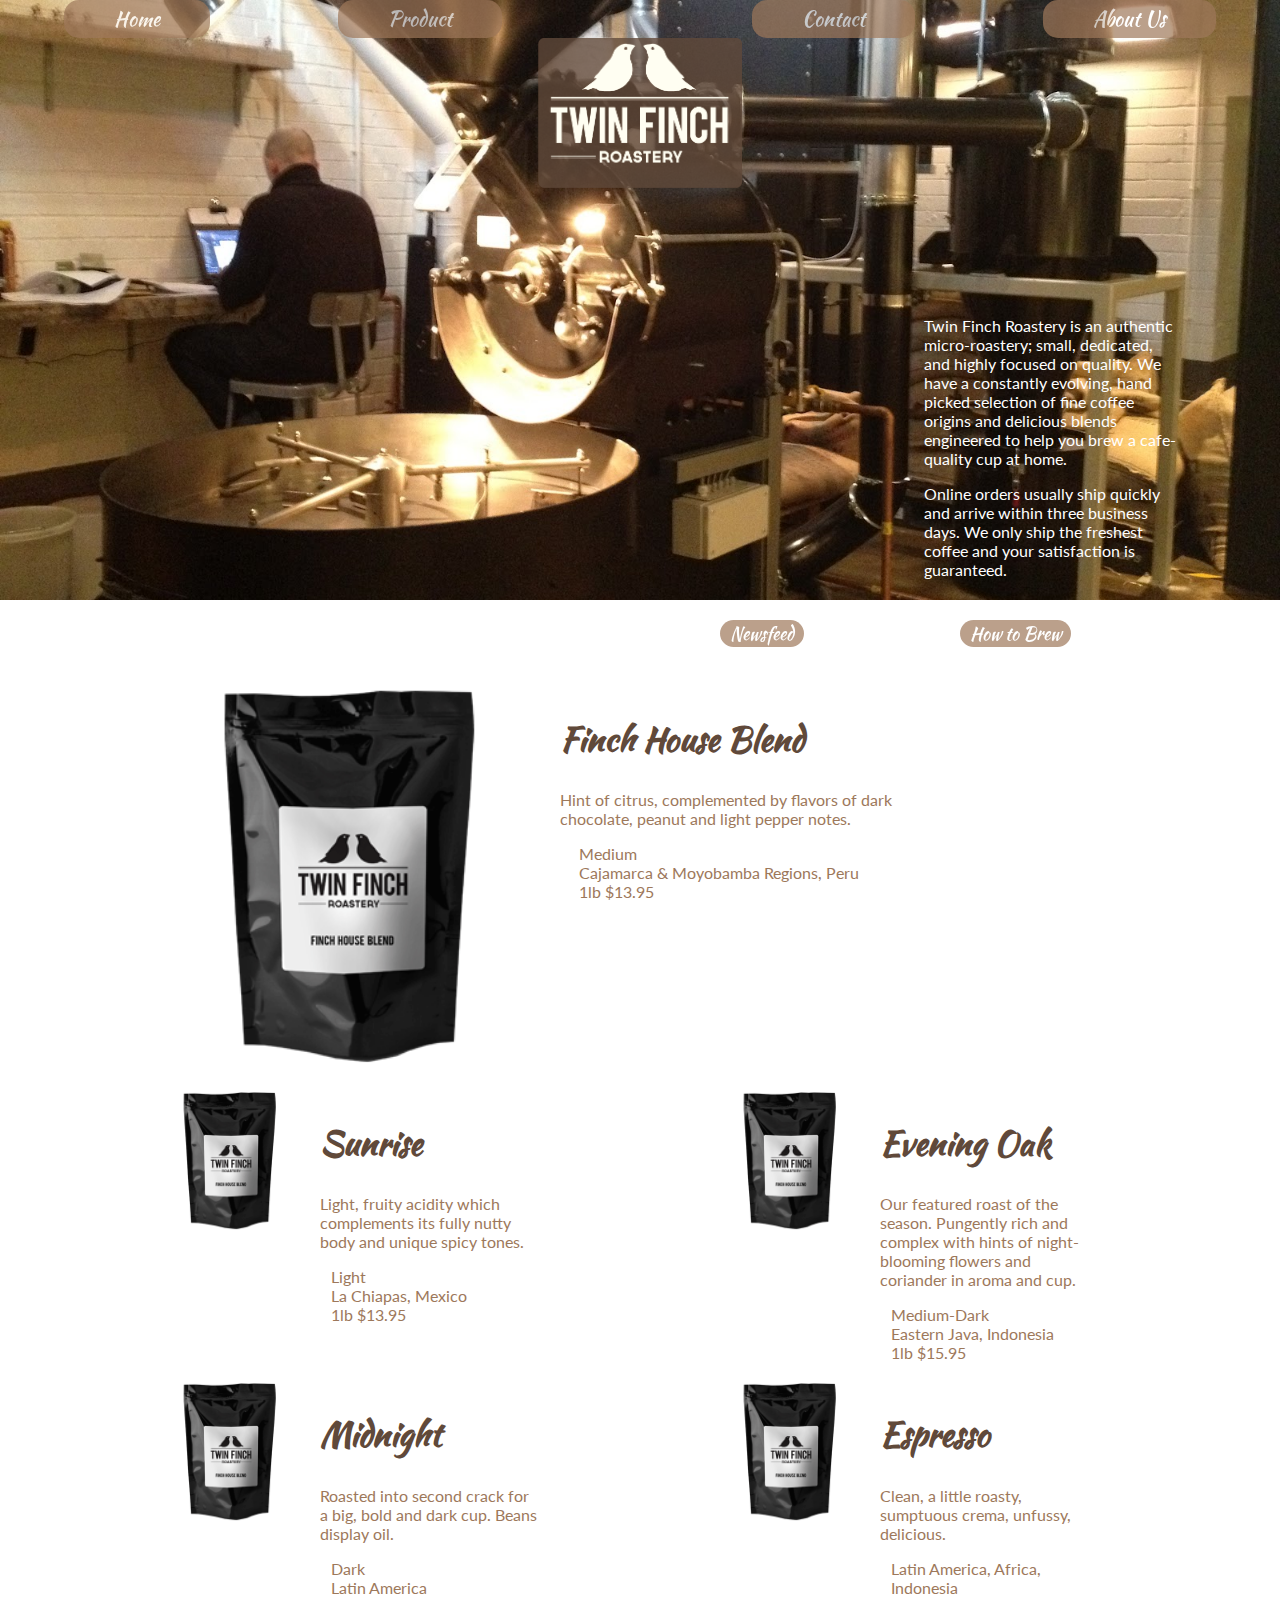
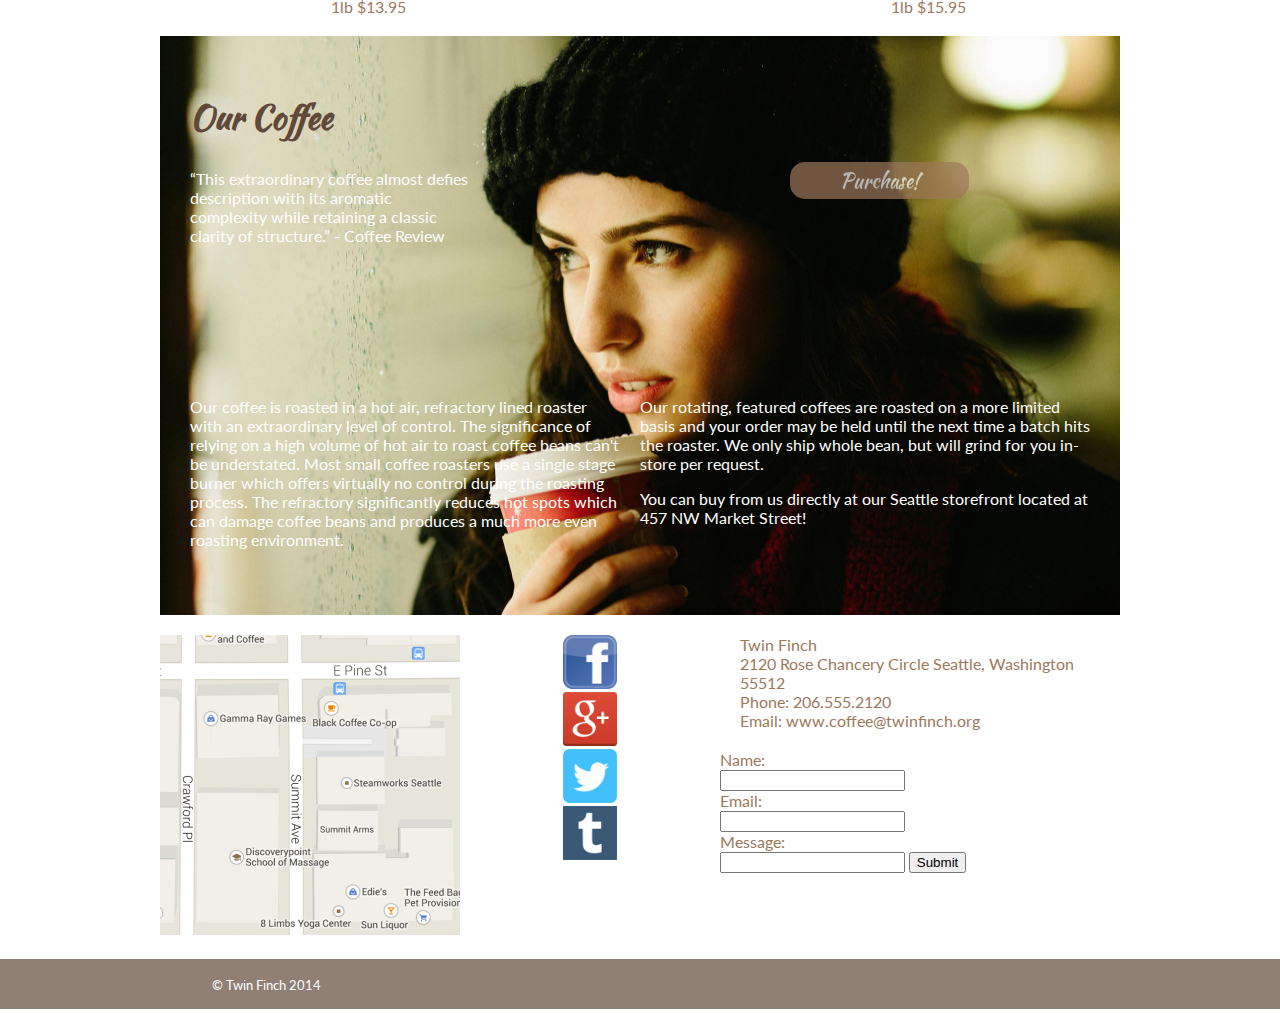
==== index.html @ 62dc920a "Twin Finch" ====
<!doctype html>
<html>
<head>
<meta charset="UTF-8">
<title>Twin Finch</title>
<link rel="stylesheet" type="text/css" href="styles/stylesheet.css">
</head>

<body>

<link href='http://fonts.googleapis.com/css?family=Oswald' rel='stylesheet' type='text/css'>
<link href='http://fonts.googleapis.com/css?family=Kaushan+Script' rel='stylesheet' type='text/css'>
<link href='http://fonts.googleapis.com/css?family=Lato' rel='stylesheet' type='text/css'>

<header>
    <div class="navigation navigation-mobile">
      <nav><!--now sticks to top and slides!-->
        <ul>
          <li class="left buttonStyle"><a href="#home">Home</a></li>
          <li class="left buttonStyle"><a href="#product">Product</a></li>
          <li class="right buttonStyle"><a href="#about">About Us</a></li>
          <li class="right buttonStyle"><a href="#contact">Contact</a></li><!--dynamic links are done-->
        </ul>
      </nav>
    </div><!--navigation div ends-->
    <h1 class="logo-mobile"><img class= "logo-style" src="images/twin-finch-logo.png" alt="logo"></h1><!--LOGO IMAGE GOES HERE, which will be centralized between Home/Product and About Us/Contact-->
</header>


		<div class="hero-space"><a id="home"></a>
	
    	<!--paragraphs to lay over backgrond image-->
        <div class="text-overlay right text-overlay-mobile clearfix">
        	<p>Twin Finch Roastery is an authentic micro-roastery; small, dedicated, and highly focused on quality. We have a constantly evolving, hand picked selection of fine coffee origins and delicious blends engineered to help you brew a cafe-quality cup at home.</p>
        	<p>Online orders usually ship quickly and arrive within three business days. We only ship the freshest coffee and your satisfaction is guaranteed.</p>
        </div><!--end overlay text-->

</div> <!--end hero space-->

<div class="wrapper">
	<div class="grid">
    
    	<!--subscribe to newsfeed button here-->
        <div class="column-2-12 top-margin-short offset-7-12 column-mobile">
        	<a href="#" id="button1" class="buttonText">Newsfeed</a>
        </div>
        <!--how to brew article button here, and then link to second page with article-->
        <div class="column-2-12 top-margin-short column-mobile offset-1-12">
        	<a href="#" id="button1" class="buttonText">How to Brew</a>
        </div>
        <!--Product-->
        <!--product image FINCH HOUSE BLEND-->
        <div class="column-5-12 column-mobile top-margin-short image-mobile clearfix"><img src="images/finch.png" alt="finch house blend"></a></div>
        <div class="column-5-12 top-margin-short column-mobile">
            <h2>Finch House Blend</h2>
                <p class="light-brown-text lato-text">Hint of citrus, complemented by flavors of dark chocolate, peanut and light pepper notes.</p>
                <ul class="light-brown-text lato-text">
                    <li class="Left">Medium</li>
                    <li class="Left">Cajamarca & Moyobamba Regions, Peru</li>
                    <li class="Left">1lb $13.95</li>
                </ul><!--end HOUSE BLEND-->
        </div>
        <!--product image SUNRISE-->
        <div class="column-2-12 column-mobile image-mobile clearfix"><img src="images/finch.png" alt="sunrise"></div>
        <div class="column-3-12 column-mobile">
            <h2>Sunrise</h2>
                <p class="light-brown-text lato-text">Light, fruity acidity which complements its fully nutty body and unique spicy tones.</p>
                <ul class="light-brown-text lato-text">
                    <li class="Left">Light</li>
                    <li class="Left">La Chiapas, Mexico</li>
                    <li class="Left">1lb $13.95</li>
            	</ul><!--end SUNRISE-->
        </div>
        
        <!--product image EVENING OAK-->
        <div class="column-2-12 column-mobile image-mobile offset-2-12"><img src="images/finch.png" alt="evening oak"></div>
        <div class="column-3-12 column-mobile">
            <h2>Evening Oak</h2>
                <p class="light-brown-text lato-text">Our featured roast of the season. Pungently rich and complex with hints of night-blooming flowers and coriander in aroma and cup.</p>
                <ul class="light-brown-text lato-text">
                    <li class="Left">Medium-Dark</li>
                    <li class="Left">Eastern Java, Indonesia</li>
                    <li class="Left">1lb $15.95</li>
                </ul><!--end EVENING OAK-->
        </div>
        
        <!--product image MIDNIGHT-->
        <div class="column-2-12 column-mobile image-mobile clearfix"><img src="images/finch.png" alt="midnight"></div>
        <div class="column-3-12 column-mobile">
            <h2>Midnight</h2>
                <p class="light-brown-text lato-text">Roasted into second crack for a big, bold and dark cup. Beans display oil.</p>
                <ul class="light-brown-text lato-text">
                    <li class="Left">Dark</li>
                    <li class="Left">Latin America</li>
                    <li class="Left">1lb $13.95</li>
                </ul><!--end MIDNIGHT-->
        </div>
        
        <!--product image ESPRESSO-->
        <div class="column-2-12 column-mobile image-mobile offset-2-12"><img src="images/finch.png" alt="espresso"></div>
        <div class="column-3-12 column-mobile">
            <h2>Espresso</h2>
                <p class="light-brown-text lato-text">Clean, a little roasty, sumptuous crema, unfussy, delicious.</p>
                <ul class="light-brown-text lato-text">
                    <li class="Left">Latin America, Africa, Indonesia</li>
                    <li class="Left">1lb $15.95</li>
                </ul><!--end ESPRESSO-->
        </div>
        
    	<!--<div class="column-12-12">...</div>
        <div class="column-mobile column-4-12">...</div>
        <div class="column-mobile column-4-12">...</div>
        <div class="column-4-12">...</div>-->
        
        <!--Reviews-->
        <div class="texture clearfix texture-mobile">
            <div class="column-4-12 column-mobile clearfix"><a id="about"></a>
                <h2>Our Coffee</h2>
                    <p class="white-text lato-text">“This extraordinary coffee almost defies description with its aromatic complexity while retaining a classic clarity of structure.” - Coffee Review</p> <!--link to http://www.coffeereview.com/-->
                </div>
                <div class="column-4-12 offset-4-12 column-mobile top-margin top-margin">
                    <a href="#" id="button1" class="buttonStyle">Purchase!</a>
                </div>
                <div class="column-6-12 top-margin column-mobile clearfix top-margin">
                    <p class="white-text lato-text clearfix">Our coffee is roasted in a hot air, refractory lined roaster with an extraordinary level of control. The significance of relying on a high volume of hot air to roast coffee beans can't be understated. Most small coffee roasters use a single stage burner which offers virtually no control during the roasting process. The refractory significantly reduces hot spots which can damage coffee beans and produces a much more even roasting environment.</p>
                </div>
                <div class="column-6-12 top-margin column-mobile top-margin">
                    <p class="white-text lato-text">Our rotating, featured coffees are roasted on a more limited basis and your order may be held until the next time a batch hits the roaster. We only ship whole bean, but will grind for you in-store per request.</p>
                    <p class="white-text lato-text">You can buy from us directly at our Seattle storefront located at 457 NW Market Street!</p>
                </div>
            </div><!--end texture div-->
        <!--About Us-->
        	<!--Map Image-->
        <div class="column-4-12 column-mobile top-margin-short clearfix top-margin"><img src="images/map.png" alt="map">
        </div>
            <!--Social Media Link Buttons-->
        <div class="column-mobile top-margin-short column-1-12 offset-1-12 top-margin">
        	<ul class="light-brown-text lato-text">
                <li><a href="www.facebook.com"><img src="images/facebook.png" alt="Facebook"></a></li>
                <li><a href="www.google.com"><img src="images/google.png" alt="Google"></a></li>
                <li><a href="www.twitter.com"><img src="images/twitter.png" alt="Twitter"></a></li>
                <li><a href="www.tumblr.com"><img src="images/tumblr.png" alt="Tumblr"></a></li>
            </ul>
        </div>
        <!--Contact-->
        	<!--Contact Info-->
        <a id="contact"></a><div class="column-5-12 address-mobile top-margin-short offset-1-12 top-margin">
            <ul class="light-brown-text lato-text">
               <li>Twin Finch</li>
               <li>2120 Rose Chancery Circle Seattle, Washington 55512</li>
               <li>Phone: 206.555.2120</li>
               <li>Email: www.coffee@twinfinch.org</li>
            </ul>
            <form class="contact light-brown-text lato-text top-margin-short top-margin">
            Name:<br>
            	<input type="text" name="name">
            <br>
            Email:<br>
            	<input type="text" name="email">
            <br>
            Message:<br>
            	<input type="text" name="message">
            		<input type="submit" value="Submit">
        </form>
		</div><!--end contact info-->
        
  	</div> <!--grid-->

</div> <!--end of wrapper-->

<footer>

	<div class="column-2-12 white-text lato-text left column-mobile">
		<small>&copy; Twin Finch 2014</small><!--copyright here-->
    </div>

</footer>

</body>
</html>
---- styles/stylesheet.css ----
@charset "UTF-8";
/* CSS Document */
/*this is to keep all borders contained without overlapping, collapsing*/
*, *:before, *:after {
  -webkit-box-sizing: border-box;
  -moz-box-sizing: border-box;
  box-sizing: border-box;
}

/*body style*/
body {
	background:url("../images/burlap-pattern.jpg") repeat;
	width:100%;
	margin:0;
}

/*hero space style*/
.hero-space {
	width:100%;
  	height: 600px;
	background-image:url("../images/roaster.jpg");
	background-size:100%;
  	background-position:center;
}
.hero img {
  width:auto;
}
.text-overlay {
	width:20%;
	margin-top:300px;
	margin-right:100px;
	font-family: 'Lato', sans-serif;
	color:#fff;
}

/*sticky for the navigation*/
header {
	/*background: gray;*/
	position: fixed;
	width: 100%;
	top: 0;
	font-family: 'Kaushan Script', cursive;
}

/*for logo image in navigation*/
header img {
	width:auto;
}
h1 {
	text-align: center;
	display: block;
	margin-top: 0;
	padding-top: 0px;
}

h2 {
	font-family: 'Kaushan Script', cursive;
	font-size:25pt;
	color: #60493a;
}
.logo-style {
	max-height: 150px;
}

/*Styling Navigation Links--Used to move buttons to left or right*/
li {
	margin-left: 5%;
	margin-right: 5%;
}

/*This colors the background pink for desktop size*/
.grid {
  /*background-color: pink;*/
}
.grid:after {
  /*This is making the grid expand to contain the floated columns*/
  content: "";
  display: table;
  clear: both;
}

[class*='column-'] {
/*I am not sure what this does... it floats all columns left, adds border and pads the column on the right side*/
  float: left;
  padding-right: 20px;
  margin-bottom: 20px;
}
[class*='column-']:last-of-type {
/*This takes the padding off the last column*/
  padding-right: 0;
}

.grid .grid [class*='column-'] {
/*This gives the nested grids padding on the left and right*/
  padding: 0 25px;
}
.grid .grid {
/*Gives negative margins so it aligns with whatever container it's inside of; it also gives 25px padding at the bottom*/
  margin : 0 -25px 25px;
}

.wrapper {
	max-width:960px;
	margin:0 auto;
}

img {
/*keeps images 100% of their parent*/
	width:100%;
}

.small {
/*footer stuff*/
	Margin-left:50px;
}

/*buttons*/

.buttonText {
  font: 18px/1.5 'Kaushan Script', cursive;
  color: #fff;
  padding-left:10px;
  padding-right:10px;
  background-color:#9e785b;
  opacity: .7;
  border-radius: 25px;
  text-align:center;
  vertical-align:center;
}

.buttonStyle {
  font: 20px/1.5 'Kaushan Script', cursive;
  color: #fff;
  padding-left:50px;
  padding-right:50px;
  padding-top:4px;
  padding-bottom:4px;
  background-color:#9e785b;
  opacity: .7;
  border-radius: 15px;
  text-align:center;
  vertical-align:center;
}
 
a {
  color: #fff;
  text-decoration: none;
}

.light-brown-text {
	color: #9d785b;
}

.white-text {
	color: #fff;
}

.lato-text {
	font-family: 'Lato', sans-serif;
}

.top-margin {
	margin-top:100px;
}

.top-margin-short {
	margin-top:20px;
}

.texture {
	background-image:url("../images/coffee-girl.jpg");
	background-size:100%;
  	background-position:center;
	overflow:auto;
	padding:30px;
}

footer {
	background-color:#60493a;
	opacity:.7;
	height:50px;
	width:100%;
	padding-left:212px;
	padding-top:15px;
}


/*All the below creates width for the grided areas*/
.column-1-12 {
  width: 8.33%;
}
.column-2-12 {
  width: 16.66%;
}
.column-3-12 {
  width: 25%;
}
.column-4-12 {
  width: 33.33%;
}
.column-5-12 {
  width: 41.66%;
}
.column-6-12 {
  width: 50%;
}
.column-7-12 {
  width: 58.33%;
}
.column-8-12 {
  width: 66.66%;
}
.column-9-12 {
  width: 75%;
}
.column-10-12 {
  width: 83.33%;
}
.column-11-12 {
  width: 91.66%;
}
.column-12-12 {
  width: 100%;
}

/*offset using margin-left to create spaces between the grided cells*/
.offset-1-12 {
  margin-left: 8.33%;
}
.offset-2-12 {
  margin-left: 16.66%;
}
.offset-3-12 {
  margin-left: 25%;
}
.offset-4-12 {
  margin-left: 33.33%;
}
.offset-5-12 {
  margin-left: 41.66%;
}
.offset-6-12 {
  margin-left: 50%;
}
.offset-7-12 {
  margin-left: 58.33%;
}
.offset-8-12 {
  margin-left: 66.66%;
}
.offset-9-12 {
  margin-left: 75%;
}
.offset-10-12 {
  margin-left: 83.33%;
}
.offset-11-12 {
  margin-left: 91.66%;
}
.offset-12-12 {
  margin-left: 100%;
}

/*helper classes clear fix, float left, float right, center*/
.clearfix {
	clear:both;
}
.left {
	float:left;
}
.right {
	float:right;
}
.center {
	float:none;
	margin: 0 auto;
}

ul {
	list-style-type:none;
	padding:0;
	margin:0;
}

/*The medium query for the mobile breakpoint*/
@media only screen and (max-width: 700px) {
/*Makes columns 100% of the screen mobile size*/
  [class*='column-'] {
    width: 100%;
	/*background:gray;*/
	padding-right:0;
  }
 
 /*Changes the color of the background when it breaks to mobile size*/ 
  .grid {
	  /*background: yellow;*/
  }
/*creates two column for mobile*/
  .column-mobile {
	width:100%;
	margin:0;
	padding-left:40px;
	padding-right:40px;
  }
  
  .navigation-mobile {
	width:20%;
	padding-left:0;
	margin:0; 
  }
  
  .text-overlay-mobile {
	width:100%;
	margin-top:150px;
	margin-right:40px;
	padding-left:80px;
}
   .address-mobile {
		margin-top:20px;
}

   .image-mobile {
	   margin-top:20px;
}

   .logo-mobile {
	text-align: right;
	display: block;
	margin-top: 0;
}

 	.navigation {
	display:none;	 
 }

	.top-margin {
	margin-top:20px;
}

	.texture-mobile {
	background-image:url("../images/coffee-girl.jpg");
	background-size:100%;
  	background-position:center;
	overflow:auto;
	padding:10px;
}
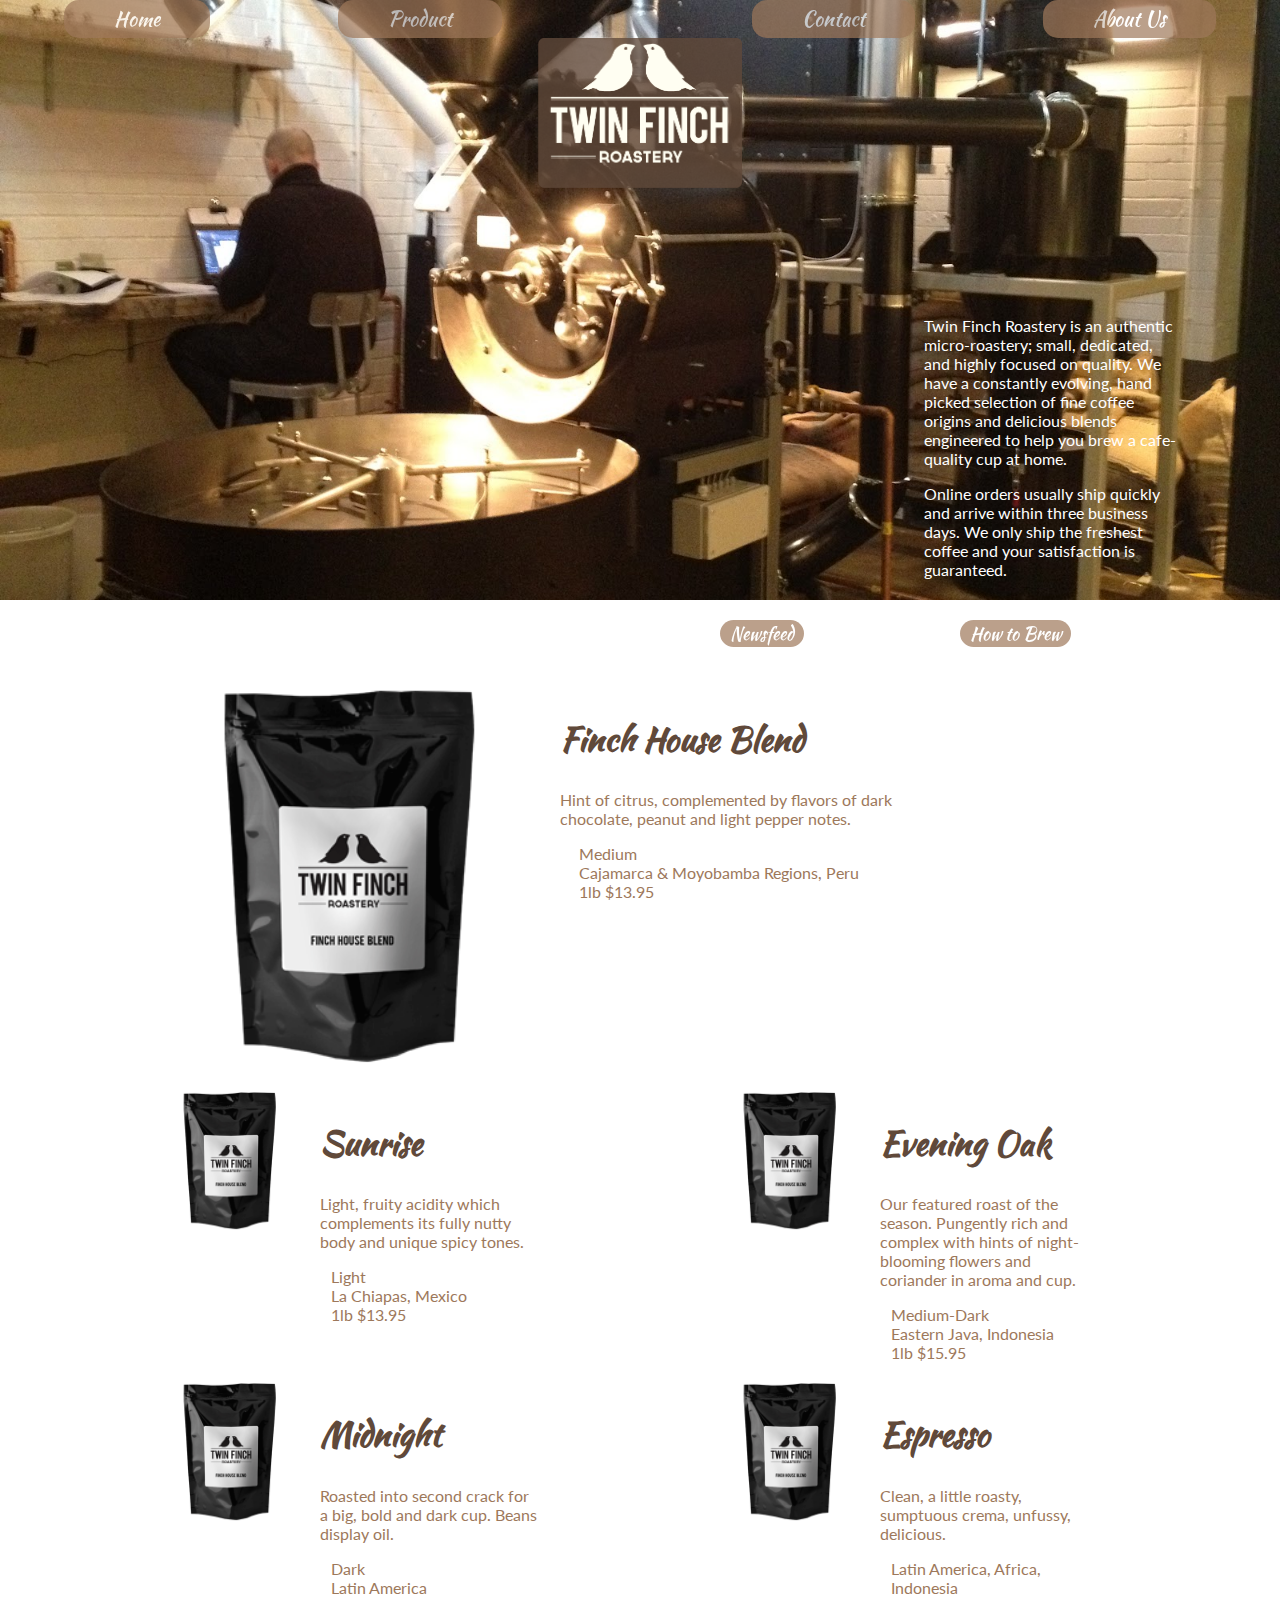
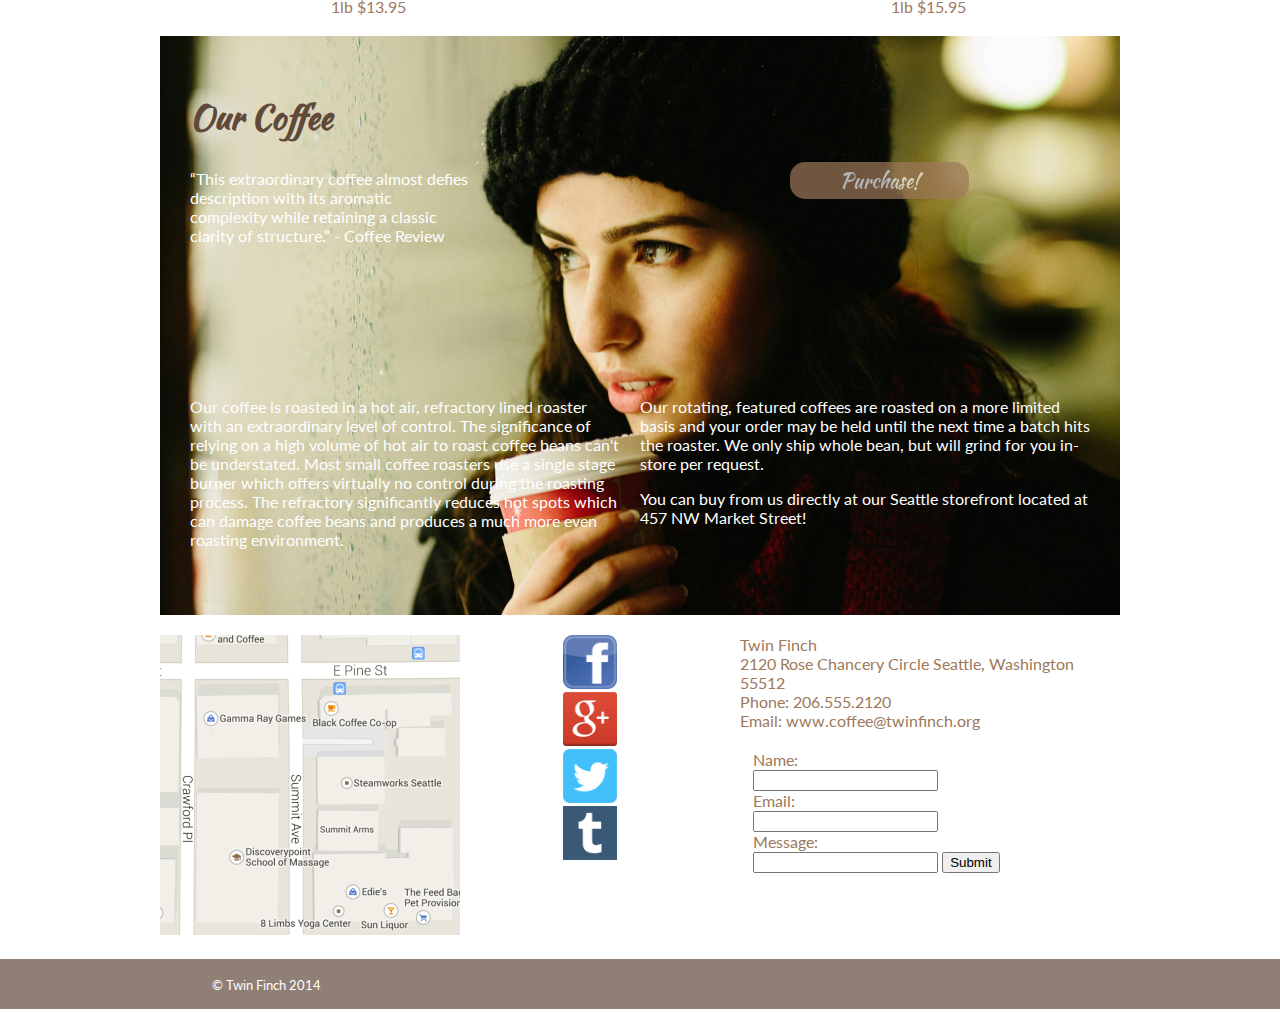
==== commit 7a04cbcb: "Twin Finch" ====
--- a/index.html
+++ b/index.html
@@ -46,11 +46,11 @@
         </div>
         <!--how to brew article button here, and then link to second page with article-->
         <div class="column-2-12 top-margin-short column-mobile offset-1-12">
-        	<a href="#" id="button1" class="buttonText">How to Brew</a>
+        	<a href="#" id="button3" class="buttonText">How to Brew</a>
         </div>
         <!--Product-->
         <!--product image FINCH HOUSE BLEND-->
-        <div class="column-5-12 column-mobile top-margin-short image-mobile clearfix"><img src="images/finch.png" alt="finch house blend"></a></div>
+        <div class="column-5-12 column-mobile top-margin-short image-mobile clearfix"><img src="images/finch.png" alt="finch house blend"></div>
         <div class="column-5-12 top-margin-short column-mobile">
             <h2>Finch House Blend</h2>
                 <p class="light-brown-text lato-text">Hint of citrus, complemented by flavors of dark chocolate, peanut and light pepper notes.</p>
@@ -119,7 +119,7 @@
                     <p class="white-text lato-text">“This extraordinary coffee almost defies description with its aromatic complexity while retaining a classic clarity of structure.” - Coffee Review</p> <!--link to http://www.coffeereview.com/-->
                 </div>
                 <div class="column-4-12 offset-4-12 column-mobile top-margin top-margin">
-                    <a href="#" id="button1" class="buttonStyle">Purchase!</a>
+                    <a href="#" id="button2" class="buttonStyle">Purchase!</a>
                 </div>
                 <div class="column-6-12 top-margin column-mobile clearfix top-margin">
                     <p class="white-text lato-text clearfix">Our coffee is roasted in a hot air, refractory lined roaster with an extraordinary level of control. The significance of relying on a high volume of hot air to roast coffee beans can't be understated. Most small coffee roasters use a single stage burner which offers virtually no control during the roasting process. The refractory significantly reduces hot spots which can damage coffee beans and produces a much more even roasting environment.</p>
@@ -151,7 +151,7 @@
                <li>Phone: 206.555.2120</li>
                <li>Email: www.coffee@twinfinch.org</li>
             </ul>
-            <form class="contact light-brown-text lato-text top-margin-short top-margin">
+            <form class="contact light-brown-text lato-text top-margin-short offset-1-12 top-margin">
             Name:<br>
             	<input type="text" name="name">
             <br>
--- a/styles/stylesheet.css
+++ b/styles/stylesheet.css
@@ -125,7 +125,7 @@
   opacity: .7;
   border-radius: 25px;
   text-align:center;
-  vertical-align:center;
+  vertical-align:bottom;
 }
 
 .buttonStyle {
@@ -139,7 +139,7 @@
   opacity: .7;
   border-radius: 15px;
   text-align:center;
-  vertical-align:center;
+  vertical-align:bottom;
 }
  
 a {
@@ -301,13 +301,13 @@
 	margin:0;
 	padding-left:40px;
 	padding-right:40px;
-  }
+}
   
   .navigation-mobile {
 	width:20%;
 	padding-left:0;
 	margin:0; 
-  }
+}
   
   .text-overlay-mobile {
 	width:100%;
@@ -331,16 +331,5 @@
 
  	.navigation {
 	display:none;	 
- }
-
-	.top-margin {
-	margin-top:20px;
-}
-
-	.texture-mobile {
-	background-image:url("../images/coffee-girl.jpg");
-	background-size:100%;
-  	background-position:center;
-	overflow:auto;
-	padding:10px;
-}+}
+
